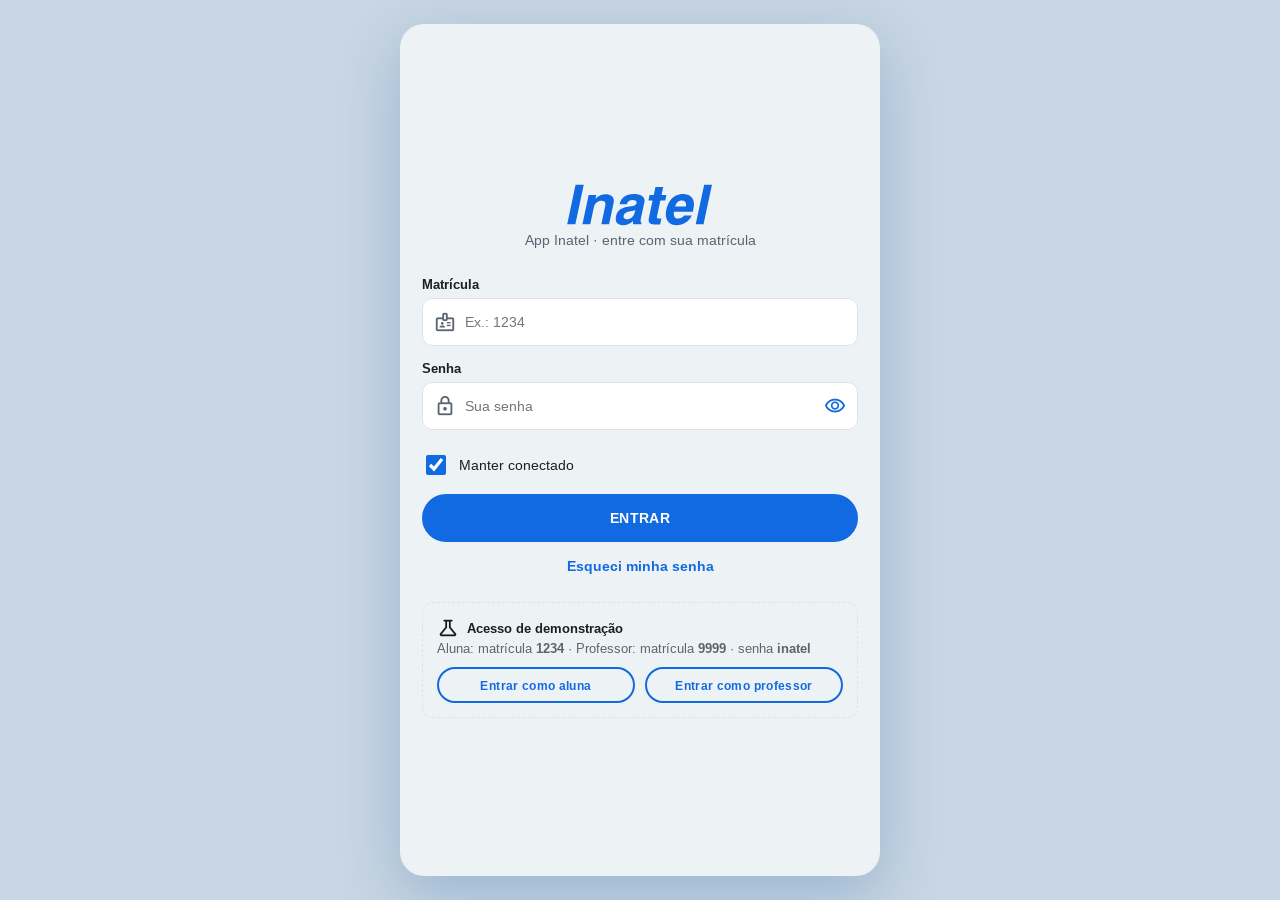
==== projeto_final/index.html @ 8ed136de "feat(projeto_final): adicionar app de reserva de salas de estudo e documentação" ====
<!doctype html>
<html lang="pt-BR">
<head>
  <meta charset="utf-8">
  <meta name="viewport" content="width=device-width, initial-scale=1, viewport-fit=cover">
  <meta name="theme-color" content="#126ae2">
  <title>App Inatel - Reserva de Salas</title>
  <link rel="preconnect" href="https://fonts.googleapis.com">
  <link rel="preconnect" href="https://fonts.gstatic.com" crossorigin>
  <link href="https://fonts.googleapis.com/css2?family=Arimo:wght@400;700&display=swap" rel="stylesheet">
  <link href="https://fonts.googleapis.com/css2?family=Material+Symbols+Outlined:opsz,wght,FILL,GRAD@20..48,400,0..1,0" rel="stylesheet">
  <link rel="stylesheet" href="styles.css">
</head>
<body>
  <!-- O app inteiro é desenhado pelo script.js (uma tela por vez) -->
  <div id="app" aria-live="polite"></div>
  <div id="camada"></div>
  <div id="toasts" role="status"></div>
  <script src="script.js"></script>
</body>
</html>
---- projeto_final/styles.css ----
/* =========================================================
   App Inatel - Reserva de Salas de Estudo
   Identidade visual: mesma do App Inatel feito em aula
   (azul #126ae2, fundo #edf2f4, fonte Arimo, Material Symbols,
   cartões brancos com borda de 10px e sombra suave)
   ========================================================= */
:root {
  --cor-click: #126ae2;      /* azul Inatel (ações) */
  --cor-sombra: #0a599b;     /* azul escuro */
  --cor-text: #1b1f24;
  --cor-text2: #5b6570;
  --cor-back1: #edf2f4;      /* fundo do app */
  --cor-card: #ffffff;
  --cor-linha: #dde3e8;
  --cor-ok: #28a745;         /* verde (livre / confirmada) */
  --cor-alerta: #f0a500;     /* amarelo (pendente) */
  --cor-erro: #d93025;       /* vermelho (ocupada / cancelada / erro) */
  --cor-azul-claro: #e3eefc;
  --raio: 10px;
  --sombra: 0 4px 8px rgba(0, 0, 0, .1);
  --sombra-forte: 0 10px 30px rgba(0, 0, 0, .18);
  --fonte: "Arimo", Arial, sans-serif;
  --app-max: 480px;
}

[data-tema="escuro"] {
  --cor-click: #5b9df5;
  --cor-sombra: #8bbaf8;
  --cor-text: #eef2f6;
  --cor-text2: #a8b3be;
  --cor-back1: #121820;
  --cor-card: #1d2530;
  --cor-linha: #2c3643;
  --cor-azul-claro: #1c2f4a;
  --sombra: 0 4px 10px rgba(0, 0, 0, .4);
}

* { box-sizing: border-box; -webkit-tap-highlight-color: transparent; }
html, body { margin: 0; height: 100%; }
body {
  font-family: var(--fonte);
  background: #c9d6e3;
  color: var(--cor-text);
  font-size: 14px;
}
button, input, select, textarea { font-family: inherit; font-size: inherit; color: inherit; }
button { cursor: pointer; }

.material-symbols-outlined {
  font-variation-settings: 'FILL' 0, 'wght' 400, 'GRAD' 0, 'opsz' 24;
  font-size: 22px;
  line-height: 1;
  vertical-align: middle;
  user-select: none;
}
.fill { font-variation-settings: 'FILL' 1, 'wght' 400, 'GRAD' 0, 'opsz' 24; }

/* ---------- moldura do app (responsiva) ---------- */
#app {
  position: relative;
  max-width: var(--app-max);
  min-height: 100vh;
  min-height: 100dvh;
  margin: 0 auto;
  background: var(--cor-back1);
  overflow-x: hidden;
  display: flex;
  flex-direction: column;
}
@media (min-width: 600px) {
  body { padding: 24px 0; }
  #app {
    min-height: calc(100vh - 48px);
    border-radius: 24px;
    box-shadow: 0 20px 60px rgba(10, 89, 155, .25);
    overflow: hidden;
  }
}

/* ---------- cabeçalho ---------- */
.header {
  position: sticky; top: 0; z-index: 20;
  display: flex; align-items: center; justify-content: space-between;
  gap: 8px;
  padding: 12px 16px;
  background: var(--cor-back1);
  min-height: 60px;
}
.header .titulo { flex: 1; font-weight: bold; font-size: 17px; white-space: nowrap; overflow: hidden; text-overflow: ellipsis; }
.icon-btn {
  position: relative;
  width: 42px; height: 42px; flex: none;
  border: 0; border-radius: 50%;
  background: transparent; color: var(--cor-click);
  display: inline-flex; align-items: center; justify-content: center;
  transition: background .2s;
}
.icon-btn:hover { background: rgba(18, 106, 226, .1); }
.icon-btn .material-symbols-outlined { font-size: 28px; }
.badge {
  position: absolute; top: 4px; right: 4px;
  min-width: 18px; height: 18px; padding: 0 5px;
  border-radius: 9px; background: var(--cor-erro); color: #fff;
  font-size: 11px; font-weight: bold;
  display: flex; align-items: center; justify-content: center;
  animation: pop .35s ease;
}
.logo svg { width: 80px; display: block; }
.logo path { fill: var(--cor-click); }

/* ---------- conteúdo ---------- */
.view { flex: 1; padding: 4px 16px 96px; animation: entrar .28s ease; }
.view.voltar { animation: entrarVoltar .28s ease; }
.view.estatico, .sem-anim, .estatico .check-anim { animation: none !important; }
@keyframes entrar { from { opacity: 0; transform: translateX(24px); } to { opacity: 1; transform: none; } }
@keyframes entrarVoltar { from { opacity: 0; transform: translateX(-24px); } to { opacity: 1; transform: none; } }
@keyframes pop { 0% { transform: scale(.4); } 70% { transform: scale(1.15); } 100% { transform: scale(1); } }

.card {
  background: var(--cor-card);
  border-radius: var(--raio);
  box-shadow: var(--sombra);
  padding: 16px;
  margin-bottom: 14px;
}
.card.clicavel { cursor: pointer; transition: transform .15s, box-shadow .15s; }
.card.clicavel:hover { transform: translateY(-2px); box-shadow: var(--sombra-forte); }
.card.clicavel:active { transform: scale(.99); }
.card h3 { margin: 0 0 4px; font-size: 15px; }
.muted { color: var(--cor-text2); font-size: 12.5px; line-height: 1.45; }
.secao { font-size: 13px; font-weight: bold; color: var(--cor-text2); text-transform: uppercase; letter-spacing: .04em; margin: 18px 2px 8px; }
.linha { display: flex; align-items: center; gap: 8px; }
.entre { display: flex; align-items: center; justify-content: space-between; gap: 10px; }
.saudacao { font-size: 22px; font-weight: bold; margin: 4px 0 2px; }

/* ---------- etiquetas (pills) iguais ao app ---------- */
.pill {
  display: inline-flex; align-items: center; gap: 4px;
  padding: 4px 10px; border-radius: 500px;
  font-size: 11px; font-weight: bold; color: #fff;
  background: var(--cor-click); white-space: nowrap;
}
.pill.ok { background: var(--cor-ok); }
.pill.alerta { background: var(--cor-alerta); color: #3a2a00; }
.pill.erro { background: var(--cor-erro); }
.pill.cinza { background: #8a96a3; }
.pill.contorno { background: transparent; color: var(--cor-click); border: 1.5px solid var(--cor-click); }

/* ---------- botões ---------- */
.btn {
  display: inline-flex; align-items: center; justify-content: center; gap: 8px;
  min-height: 48px; padding: 0 20px;
  border-radius: 500px; border: 2px solid var(--cor-click);
  background: var(--cor-click); color: #fff;
  font-weight: bold; font-size: 14px; letter-spacing: .03em;
  transition: background .2s, transform .1s, opacity .2s;
}
.btn:hover { background: var(--cor-sombra); border-color: var(--cor-sombra); }
.btn:active { transform: scale(.97); }
.btn.sec { background: transparent; color: var(--cor-click); }
.btn.sec:hover { background: rgba(18, 106, 226, .08); }
.btn.perigo { background: var(--cor-erro); border-color: var(--cor-erro); }
.btn.perigo.sec { background: transparent; color: var(--cor-erro); }
.btn.ok { background: var(--cor-ok); border-color: var(--cor-ok); }
.btn.bloco { width: 100%; }
.btn.peq { min-height: 36px; padding: 0 14px; font-size: 12px; }
.btn:disabled, .btn[aria-disabled="true"] { opacity: .4; cursor: not-allowed; transform: none; }
.btn .spinner { width: 18px; height: 18px; border: 2.5px solid rgba(255,255,255,.4); border-top-color: #fff; border-radius: 50%; animation: girar .8s linear infinite; }
@keyframes girar { to { transform: rotate(360deg); } }
.link { background: none; border: 0; color: var(--cor-click); font-weight: bold; padding: 6px; }
.acoes { display: flex; gap: 10px; }
.acoes > * { flex: 1; }

.fab {
  position: fixed; z-index: 25;
  bottom: 22px; right: max(18px, calc(50% - var(--app-max) / 2 + 18px));
  box-shadow: var(--sombra-forte);
}

/* ---------- formulários ---------- */
.campo { margin-bottom: 14px; }
.campo label, .rotulo { display: block; font-size: 12.5px; font-weight: bold; margin-bottom: 6px; }
.input {
  width: 100%; min-height: 48px; padding: 0 14px;
  border: 1.5px solid var(--cor-linha); border-radius: var(--raio);
  background: var(--cor-card); outline: none;
  transition: border-color .2s, box-shadow .2s;
}
textarea.input { padding: 12px 14px; min-height: 70px; resize: none; }
.input:focus { border-color: var(--cor-click); box-shadow: 0 0 0 3px rgba(18, 106, 226, .15); }
.input.invalido { border-color: var(--cor-erro); box-shadow: 0 0 0 3px rgba(217, 48, 37, .12); }
.input-icone { position: relative; }
.input-icone .material-symbols-outlined { position: absolute; left: 12px; top: 50%; transform: translateY(-50%); color: var(--cor-text2); }
.input-icone .input { padding-left: 42px; }
.input-icone .olho { left: auto; right: 4px; color: var(--cor-click); background: none; border: 0; padding: 8px; }
.erro-msg { color: var(--cor-erro); font-size: 12px; margin-top: 6px; display: flex; gap: 4px; align-items: flex-start; animation: entrar .2s; }
.erro-msg .material-symbols-outlined { font-size: 16px; }
.dica { color: var(--cor-text2); font-size: 12px; margin-top: 6px; }
.grid2 { display: grid; grid-template-columns: 1fr 1fr; gap: 10px; }
.check { display: flex; align-items: center; gap: 10px; padding: 8px 0; cursor: pointer; font-size: 13.5px; }
.check input { width: 20px; height: 20px; accent-color: var(--cor-click); }

.stepper { display: inline-flex; align-items: center; border: 1.5px solid var(--cor-linha); border-radius: 500px; background: var(--cor-card); }
.stepper button { width: 44px; height: 44px; border: 0; background: none; color: var(--cor-click); font-size: 22px; font-weight: bold; border-radius: 50%; }
.stepper button:disabled { opacity: .3; }
.stepper span { min-width: 92px; text-align: center; font-weight: bold; }

.switch { position: relative; width: 46px; height: 26px; flex: none; }
.switch input { opacity: 0; width: 0; height: 0; }
.switch i { position: absolute; inset: 0; background: #b9c3cc; border-radius: 13px; transition: .2s; }
.switch i::after { content: ""; position: absolute; width: 20px; height: 20px; left: 3px; top: 3px; background: #fff; border-radius: 50%; transition: .2s; box-shadow: 0 1px 3px rgba(0,0,0,.3); }
.switch input:checked + i { background: var(--cor-click); }
.switch input:checked + i::after { transform: translateX(20px); }

/* ---------- chips ---------- */
.chips { display: flex; gap: 8px; overflow-x: auto; padding: 2px 2px 8px; scrollbar-width: none; }
.chips::-webkit-scrollbar { display: none; }
.chip {
  display: inline-flex; align-items: center; gap: 6px; flex: none;
  min-height: 36px; padding: 0 14px; border-radius: 500px;
  border: 1.5px solid var(--cor-linha); background: var(--cor-card);
  font-size: 12.5px; font-weight: bold; color: var(--cor-text);
  transition: all .15s;
}
.chip .material-symbols-outlined { font-size: 18px; color: var(--cor-click); }
.chip.ativo { background: var(--cor-click); border-color: var(--cor-click); color: #fff; }
.chip.ativo .material-symbols-outlined { color: #fff; }
.chips.quebra { flex-wrap: wrap; overflow: visible; }

/* ---------- lista de salas ---------- */
.sala-card { display: grid; grid-template-columns: 92px 1fr; gap: 12px; padding: 12px; }
.sala-foto {
  width: 92px; height: 92px; border-radius: 8px; object-fit: cover;
  background: linear-gradient(135deg, #126ae2, #0a599b);
}
.sala-card.ocupada { opacity: .6; }
.recursos { display: flex; flex-wrap: wrap; gap: 6px 10px; margin-top: 6px; }
.recursos span { display: inline-flex; align-items: center; gap: 3px; font-size: 11.5px; color: var(--cor-text2); }
.recursos .material-symbols-outlined { font-size: 16px; color: var(--cor-click); }
.contador { font-size: 13px; color: var(--cor-text2); margin: 4px 2px 10px; }
.contador b { color: var(--cor-text); }

.skeleton { background: linear-gradient(90deg, var(--cor-linha) 25%, var(--cor-card) 50%, var(--cor-linha) 75%); background-size: 200% 100%; animation: brilho 1.1s infinite; border-radius: 8px; }
@keyframes brilho { from { background-position: 200% 0; } to { background-position: -200% 0; } }

/* ---------- detalhe da sala ---------- */
.hero { position: relative; margin: 0 -16px 14px; height: 190px; overflow: hidden; background: linear-gradient(135deg, #126ae2, #0a599b); }
.hero img { width: 100%; height: 100%; object-fit: cover; display: block; }
.hero .sobre { position: absolute; left: 16px; bottom: 12px; }
.dias { display: grid; grid-template-columns: repeat(5, 1fr); gap: 8px; }
.dia {
  border: 1.5px solid var(--cor-linha); background: var(--cor-card); border-radius: var(--raio);
  padding: 8px 0; text-align: center; font-size: 11px; font-weight: bold; color: var(--cor-text2);
}
.dia b { display: block; font-size: 18px; color: var(--cor-text); margin-top: 2px; }
.dia.ativo { background: var(--cor-click); border-color: var(--cor-click); color: #fff; }
.dia.ativo b { color: #fff; }
.slots { display: grid; grid-template-columns: repeat(4, 1fr); gap: 8px; }
.slot {
  min-height: 42px; border-radius: 8px; border: 1.5px solid var(--cor-linha);
  background: var(--cor-card); font-weight: bold; font-size: 13px; transition: all .15s;
}
.slot:hover:not(:disabled) { border-color: var(--cor-click); }
.slot:disabled { background: repeating-linear-gradient(45deg, transparent 0 6px, rgba(0,0,0,.05) 6px 12px); color: #9aa5b1; text-decoration: line-through; cursor: not-allowed; }
.slot.sel { background: var(--cor-click); color: #fff; border-color: var(--cor-click); }
.legenda { display: flex; gap: 14px; flex-wrap: wrap; font-size: 11.5px; color: var(--cor-text2); margin: 10px 0 0; }
.legenda i { display: inline-block; width: 14px; height: 14px; border-radius: 4px; vertical-align: -3px; margin-right: 5px; border: 1.5px solid var(--cor-linha); }
.legenda i.s { background: var(--cor-click); border-color: var(--cor-click); }
.legenda i.o { background: repeating-linear-gradient(45deg, transparent 0 3px, rgba(0,0,0,.15) 3px 6px); }
.barra-fixa {
  position: sticky; bottom: 0; z-index: 15;
  margin: 16px -16px -96px; padding: 12px 16px 16px;
  background: var(--cor-card); box-shadow: 0 -4px 14px rgba(0,0,0,.08);
}

/* ---------- status / linha do tempo ---------- */
.progresso { display: flex; align-items: flex-start; margin: 14px 0 4px; }
.progresso .etapa { flex: 1; text-align: center; font-size: 11px; color: var(--cor-text2); position: relative; }
.progresso .etapa::before {
  content: ""; position: absolute; top: 13px; left: -50%; width: 100%; height: 3px; background: var(--cor-linha); z-index: 0;
}
.progresso .etapa:first-child::before { display: none; }
.progresso .bola {
  position: relative; z-index: 1;
  width: 28px; height: 28px; margin: 0 auto 6px; border-radius: 50%;
  background: var(--cor-card); border: 3px solid var(--cor-linha);
  display: flex; align-items: center; justify-content: center; color: #fff;
}
.progresso .bola .material-symbols-outlined { font-size: 16px; }
.progresso .feita .bola { background: var(--cor-ok); border-color: var(--cor-ok); animation: pop .4s; }
.progresso .feita::before { background: var(--cor-ok); }
.progresso .atual .bola { border-color: var(--cor-alerta); background: var(--cor-alerta); }
.progresso .atual::before { background: var(--cor-ok); }
.progresso .feita, .progresso .atual { color: var(--cor-text); font-weight: bold; }
.progresso .cancel .bola { background: var(--cor-erro); border-color: var(--cor-erro); }

.historico { list-style: none; margin: 0; padding: 0; }
.historico li { position: relative; padding: 0 0 14px 22px; font-size: 13px; }
.historico li::before { content: ""; position: absolute; left: 5px; top: 5px; width: 9px; height: 9px; border-radius: 50%; background: var(--cor-click); }
.historico li::after { content: ""; position: absolute; left: 9px; top: 16px; bottom: 2px; width: 1.5px; background: var(--cor-linha); }
.historico li:last-child::after { display: none; }

/* ---------- abas ---------- */
.abas { display: flex; background: var(--cor-card); border-radius: 500px; padding: 4px; box-shadow: var(--sombra); margin-bottom: 14px; }
.aba { flex: 1; min-height: 38px; border: 0; border-radius: 500px; background: none; font-weight: bold; font-size: 13px; color: var(--cor-text2); transition: all .2s; }
.aba.ativo { background: var(--cor-click); color: #fff; }

/* ---------- sucesso ---------- */
.sucesso { text-align: center; padding-top: 18px; }
.check-anim {
  width: 92px; height: 92px; margin: 0 auto 14px; border-radius: 50%;
  background: var(--cor-ok); display: flex; align-items: center; justify-content: center;
  animation: pop .5s ease; box-shadow: 0 0 0 0 rgba(40,167,69,.5);
  animation: pop .5s ease, pulso 1.6s .5s 2;
}
.check-anim .material-symbols-outlined { color: #fff; font-size: 56px; }
.check-anim.alerta { background: var(--cor-erro); }
@keyframes pulso { 0% { box-shadow: 0 0 0 0 rgba(40,167,69,.45); } 100% { box-shadow: 0 0 0 26px rgba(40,167,69,0); } }

/* ---------- vazio ---------- */
.vazio { text-align: center; padding: 22px 10px 8px; }
.vazio .material-symbols-outlined { font-size: 56px; color: var(--cor-click); opacity: .5; }
.vazio h3 { margin: 8px 0 4px; }

/* ---------- notificações ---------- */
.notif { display: grid; grid-template-columns: 36px 1fr; gap: 10px; padding: 14px; position: relative; }
.notif .ic { width: 36px; height: 36px; border-radius: 50%; background: var(--cor-azul-claro); display: flex; align-items: center; justify-content: center; color: var(--cor-click); }
.notif.nao-lida { background: var(--cor-azul-claro); }
.notif.nao-lida::after { content: ""; position: absolute; top: 16px; right: 14px; width: 9px; height: 9px; border-radius: 50%; background: var(--cor-click); }
.estrelas { display: flex; gap: 2px; margin-top: 6px; }
.estrelas button { border: 0; background: none; padding: 2px; color: var(--cor-alerta); }
.estrelas .material-symbols-outlined { font-size: 26px; }

/* ---------- menu lateral ---------- */
.scrim { position: fixed; inset: 0; z-index: 40; background: rgba(0, 0, 0, .45); animation: fade .2s; }
@keyframes fade { from { opacity: 0; } }
.drawer {
  position: fixed; top: 0; bottom: 0; z-index: 41;
  left: max(0px, calc(50% - var(--app-max) / 2));
  width: min(300px, 82vw);
  background: var(--cor-card); box-shadow: var(--sombra-forte);
  display: flex; flex-direction: column; animation: deslizar .25s ease;
}
@keyframes deslizar { from { transform: translateX(-100%); } }
.drawer .topo { background: var(--cor-click); color: #fff; padding: 28px 18px 18px; }
.drawer .avatar { width: 54px; height: 54px; border-radius: 50%; background: rgba(255,255,255,.2); display: flex; align-items: center; justify-content: center; margin-bottom: 10px; font-size: 20px; font-weight: bold; }
.drawer nav { flex: 1; padding: 8px 0; overflow-y: auto; }
.item-menu { width: 100%; display: flex; align-items: center; gap: 16px; padding: 14px 20px; border: 0; background: none; font-size: 14.5px; font-weight: bold; text-align: left; color: var(--cor-text); }
.item-menu .material-symbols-outlined { color: var(--cor-click); }
.item-menu:hover { background: var(--cor-back1); }
.item-menu.ativo { background: var(--cor-azul-claro); color: var(--cor-click); }
.item-menu .badge { position: static; margin-left: auto; }
.drawer .rodape { border-top: 1px solid var(--cor-linha); }
.item-menu.sair, .item-menu.sair .material-symbols-outlined { color: var(--cor-erro); }

/* ---------- bottom sheet / diálogo ---------- */
.sheet {
  position: fixed; z-index: 41; bottom: 0;
  left: max(0px, calc(50% - var(--app-max) / 2)); width: min(100%, var(--app-max));
  max-height: 88vh; overflow-y: auto;
  background: var(--cor-card); border-radius: 20px 20px 0 0;
  padding: 10px 18px 20px; box-shadow: var(--sombra-forte);
  animation: subir .28s ease;
}
@keyframes subir { from { transform: translateY(100%); } }
.sheet .pegador { width: 40px; height: 5px; border-radius: 3px; background: var(--cor-linha); margin: 0 auto 12px; }
.sheet h2 { font-size: 18px; margin: 0; }
.dialogo {
  position: fixed; z-index: 41; top: 50%; left: 50%; transform: translate(-50%, -50%);
  width: min(92vw, 400px); background: var(--cor-card); border-radius: 16px;
  padding: 22px; box-shadow: var(--sombra-forte); animation: aparecer .22s ease;
}
@keyframes aparecer { from { opacity: 0; transform: translate(-50%, -46%) scale(.96); } }
.dialogo h2 { margin: 0 0 12px; font-size: 18px; }
.resumo { display: grid; grid-template-columns: auto 1fr; gap: 8px 12px; font-size: 13.5px; margin-bottom: 14px; }
.resumo dt { color: var(--cor-text2); }
.resumo dd { margin: 0; font-weight: bold; }
.aviso { display: flex; gap: 10px; padding: 12px; border-radius: var(--raio); background: var(--cor-azul-claro); font-size: 12.5px; line-height: 1.45; margin-bottom: 14px; }
.aviso .material-symbols-outlined { color: var(--cor-click); font-size: 20px; }
.aviso.alerta { background: #fff4d6; color: #5a4300; }
.aviso.alerta .material-symbols-outlined { color: #b07a00; }
.aviso.erro { background: #fde8e7; color: #7a1a13; }
.aviso.erro .material-symbols-outlined { color: var(--cor-erro); }
[data-tema="escuro"] .aviso.alerta { background: #3a3014; color: #f5dc9a; }
[data-tema="escuro"] .aviso.erro { background: #3d1b19; color: #f6b8b3; }

/* ---------- snackbar / toast ---------- */
#toasts { position: fixed; z-index: 60; left: 50%; transform: translateX(-50%); bottom: 20px; width: min(92vw, 440px); display: grid; gap: 8px; pointer-events: none; }
.toast {
  pointer-events: auto;
  display: flex; align-items: center; gap: 10px;
  background: #1f2933; color: #fff; padding: 12px 14px; border-radius: var(--raio);
  box-shadow: var(--sombra-forte); font-size: 13.5px; animation: subir .25s ease;
}
.toast .material-symbols-outlined { color: #7fd38f; }
.toast.erro .material-symbols-outlined { color: #ff8a80; }
.toast.info .material-symbols-outlined { color: #8fbaf7; }
.toast span.txt { flex: 1; }
.toast button { background: none; border: 0; color: #8fbaf7; font-weight: bold; text-transform: uppercase; font-size: 12.5px; }
.toast.sair { animation: descer .25s ease forwards; }
@keyframes descer { to { opacity: 0; transform: translateY(20px); } }

/* ---------- login ---------- */
.login { flex: 1; display: flex; flex-direction: column; justify-content: center; padding: 30px 22px; animation: fade .4s; }
.login .logo svg { width: 150px; margin: 0 auto 6px; }
.login .sub { text-align: center; color: var(--cor-text2); margin-bottom: 28px; }
.demo { margin-top: 22px; padding: 14px; border: 1.5px dashed var(--cor-linha); border-radius: var(--raio); }
.demo .acoes { margin-top: 10px; }
.shake { animation: tremer .4s; }
@keyframes tremer { 20%, 60% { transform: translateX(-7px); } 40%, 80% { transform: translateX(7px); } }

/* ---------- aulas (cartões do app original) ---------- */
.aula-tags { display: flex; gap: 8px; margin-top: 10px; flex-wrap: wrap; }

/* ---------- professor ---------- */
.pedido { display: grid; grid-template-columns: 26px 1fr; gap: 10px; }
.pedido input { width: 20px; height: 20px; accent-color: var(--cor-click); margin-top: 2px; }

@media (max-width: 360px) {
  .view { padding-left: 12px; padding-right: 12px; }
  .slots { grid-template-columns: repeat(3, 1fr); }
  .sala-card { grid-template-columns: 72px 1fr; }
  .sala-foto { width: 72px; height: 72px; }
}
@media (prefers-reduced-motion: reduce) {
  *, *::before, *::after { animation-duration: .01ms !important; transition-duration: .01ms !important; }
}
.pedido > span .material-symbols-outlined { color: var(--cor-ok); }
.azul { color: var(--cor-click); }
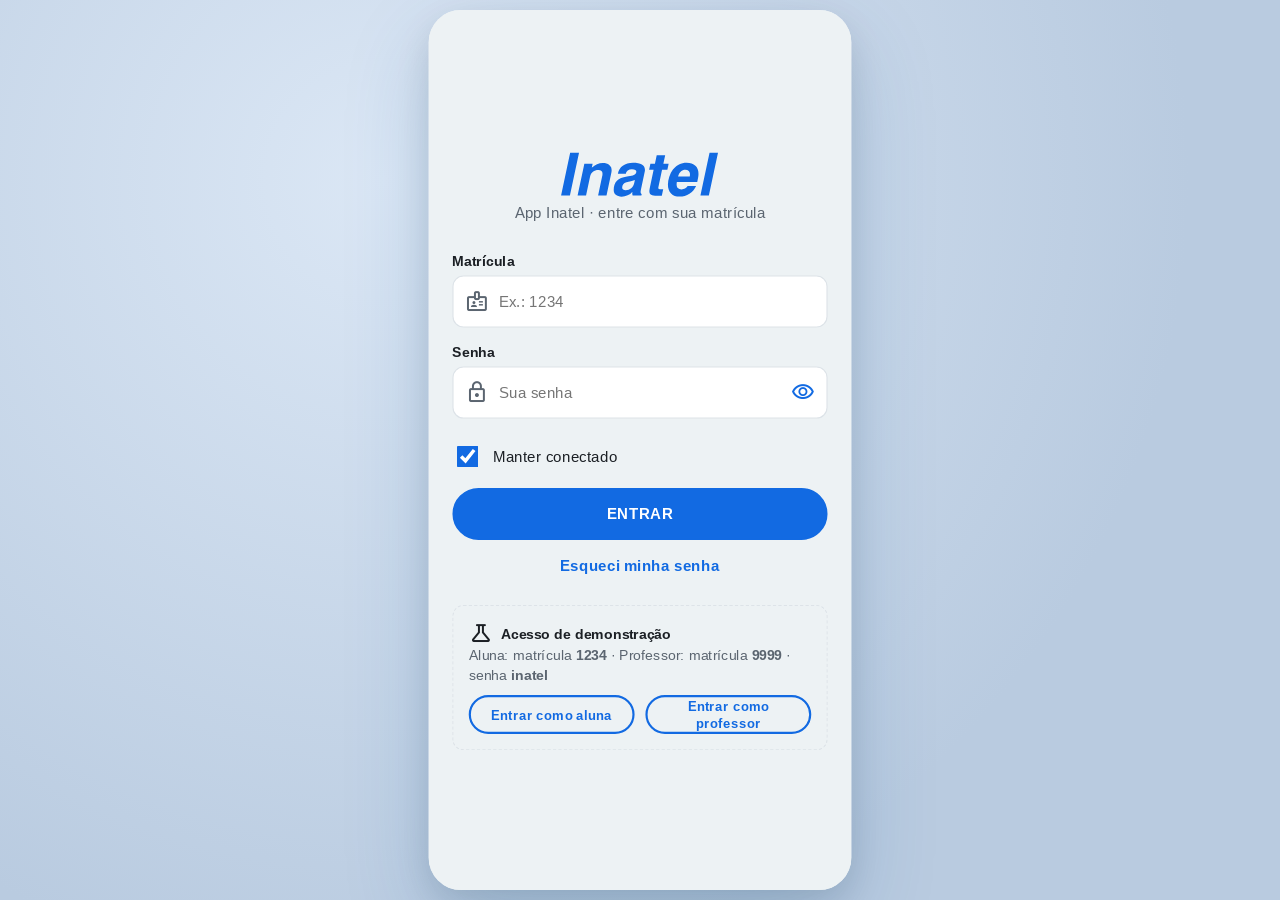
==== commit ee27a4b8: "feat(projeto_final): enquadrar o app como celular no desktop, melhorar o menu e adicionar atividades" ====
--- a/projeto_final/index.html
+++ b/projeto_final/index.html
@@ -13,9 +13,11 @@
 </head>
 <body>
   <!-- O app inteiro é desenhado pelo script.js (uma tela por vez) -->
-  <div id="app" aria-live="polite"></div>
-  <div id="camada"></div>
-  <div id="toasts" role="status"></div>
+  <div id="moldura">
+    <div id="app" aria-live="polite"></div>
+    <div id="camada"></div>
+    <div id="toasts" role="status"></div>
+  </div>
   <script src="script.js"></script>
 </body>
 </html>
--- a/projeto_final/styles.css
+++ b/projeto_final/styles.css
@@ -56,6 +56,11 @@
 .fill { font-variation-settings: 'FILL' 1, 'wght' 400, 'GRAD' 0, 'opsz' 24; }
 
 /* ---------- moldura do app (responsiva) ---------- */
+/* No celular o app ocupa a tela toda. No computador ele vira um aparelho
+   de proporção fixa (390 x 812), centralizado e escalado para caber na tela
+   (mesma ideia do frame do projeto FETIN). Como a moldura tem transform,
+   menu, diálogos e avisos ficam presos dentro dela. */
+#moldura { position: relative; }
 #app {
   position: relative;
   max-width: var(--app-max);
@@ -67,14 +72,22 @@
   display: flex;
   flex-direction: column;
 }
-@media (min-width: 600px) {
-  body { padding: 24px 0; }
-  #app {
-    min-height: calc(100vh - 48px);
-    border-radius: 24px;
-    box-shadow: 0 20px 60px rgba(10, 89, 155, .25);
-    overflow: hidden;
+@media (min-width: 601px) {
+  html, body { height: 100%; overflow: hidden; }
+  body {
+    background: radial-gradient(circle at 30% 20%, #dbe7f5, #b9cbe0 70%);
   }
+  #moldura {
+    --app-max: 390px;
+    width: 390px; height: 812px; flex: none;
+    border-radius: 30px; overflow: hidden;
+    background: var(--cor-back1);
+    box-shadow: 0 12px 32px rgba(0, 0, 0, .11), 0 30px 80px rgba(10, 89, 155, .18);
+    position: fixed; top: 50%; left: 50%;
+    transform: translate(-50%, -50%) scale(var(--escala, 1));
+  }
+  #app { height: 100%; min-height: 0; overflow-y: auto; scrollbar-width: none; }
+  #app::-webkit-scrollbar { display: none; }
 }
 
 /* ---------- cabeçalho ---------- */
@@ -337,15 +350,22 @@
 .drawer {
   position: fixed; top: 0; bottom: 0; z-index: 41;
   left: max(0px, calc(50% - var(--app-max) / 2));
-  width: min(300px, 82vw);
+  width: min(300px, 84%);
   background: var(--cor-card); box-shadow: var(--sombra-forte);
   display: flex; flex-direction: column; animation: deslizar .25s ease;
 }
 @keyframes deslizar { from { transform: translateX(-100%); } }
-.drawer .topo { background: var(--cor-click); color: #fff; padding: 28px 18px 18px; }
+.drawer .topo { position: relative; background: linear-gradient(135deg, var(--cor-click), var(--cor-sombra)); color: #fff; padding: 22px 18px 18px; }
+.drawer .topo .logo-menu svg { width: 64px; display: block; margin-bottom: 16px; }
+.drawer .topo .logo-menu path { fill: #fff; }
+.drawer .topo .fechar { position: absolute; top: 10px; right: 8px; color: #fff; }
+.drawer .topo .fechar:hover { background: rgba(255,255,255,.15); }
+.drawer .topo .sub { font-size: 12px; opacity: .85; margin-top: 2px; }
+.drawer .grupo { font-size: 11px; font-weight: bold; letter-spacing: .06em; text-transform: uppercase; color: var(--cor-text2); padding: 14px 22px 6px; }
+.drawer .versao { font-size: 10.5px; color: var(--cor-text2); text-align: center; padding: 4px 0 10px; }
 .drawer .avatar { width: 54px; height: 54px; border-radius: 50%; background: rgba(255,255,255,.2); display: flex; align-items: center; justify-content: center; margin-bottom: 10px; font-size: 20px; font-weight: bold; }
 .drawer nav { flex: 1; padding: 8px 0; overflow-y: auto; }
-.item-menu { width: 100%; display: flex; align-items: center; gap: 16px; padding: 14px 20px; border: 0; background: none; font-size: 14.5px; font-weight: bold; text-align: left; color: var(--cor-text); }
+.item-menu { width: calc(100% - 16px); margin: 1px 8px; border-radius: 12px; display: flex; align-items: center; gap: 16px; padding: 12px 14px; border: 0; background: none; font-size: 14.5px; font-weight: bold; text-align: left; color: var(--cor-text); }
 .item-menu .material-symbols-outlined { color: var(--cor-click); }
 .item-menu:hover { background: var(--cor-back1); }
 .item-menu.ativo { background: var(--cor-azul-claro); color: var(--cor-click); }
@@ -367,7 +387,7 @@
 .sheet h2 { font-size: 18px; margin: 0; }
 .dialogo {
   position: fixed; z-index: 41; top: 50%; left: 50%; transform: translate(-50%, -50%);
-  width: min(92vw, 400px); background: var(--cor-card); border-radius: 16px;
+  width: min(92%, 400px); background: var(--cor-card); border-radius: 16px;
   padding: 22px; box-shadow: var(--sombra-forte); animation: aparecer .22s ease;
 }
 @keyframes aparecer { from { opacity: 0; transform: translate(-50%, -46%) scale(.96); } }
@@ -385,7 +405,7 @@
 [data-tema="escuro"] .aviso.erro { background: #3d1b19; color: #f6b8b3; }
 
 /* ---------- snackbar / toast ---------- */
-#toasts { position: fixed; z-index: 60; left: 50%; transform: translateX(-50%); bottom: 20px; width: min(92vw, 440px); display: grid; gap: 8px; pointer-events: none; }
+#toasts { position: fixed; z-index: 60; left: 50%; transform: translateX(-50%); bottom: 20px; width: min(92%, 440px); display: grid; gap: 8px; pointer-events: none; }
 .toast {
   pointer-events: auto;
   display: flex; align-items: center; gap: 10px;
